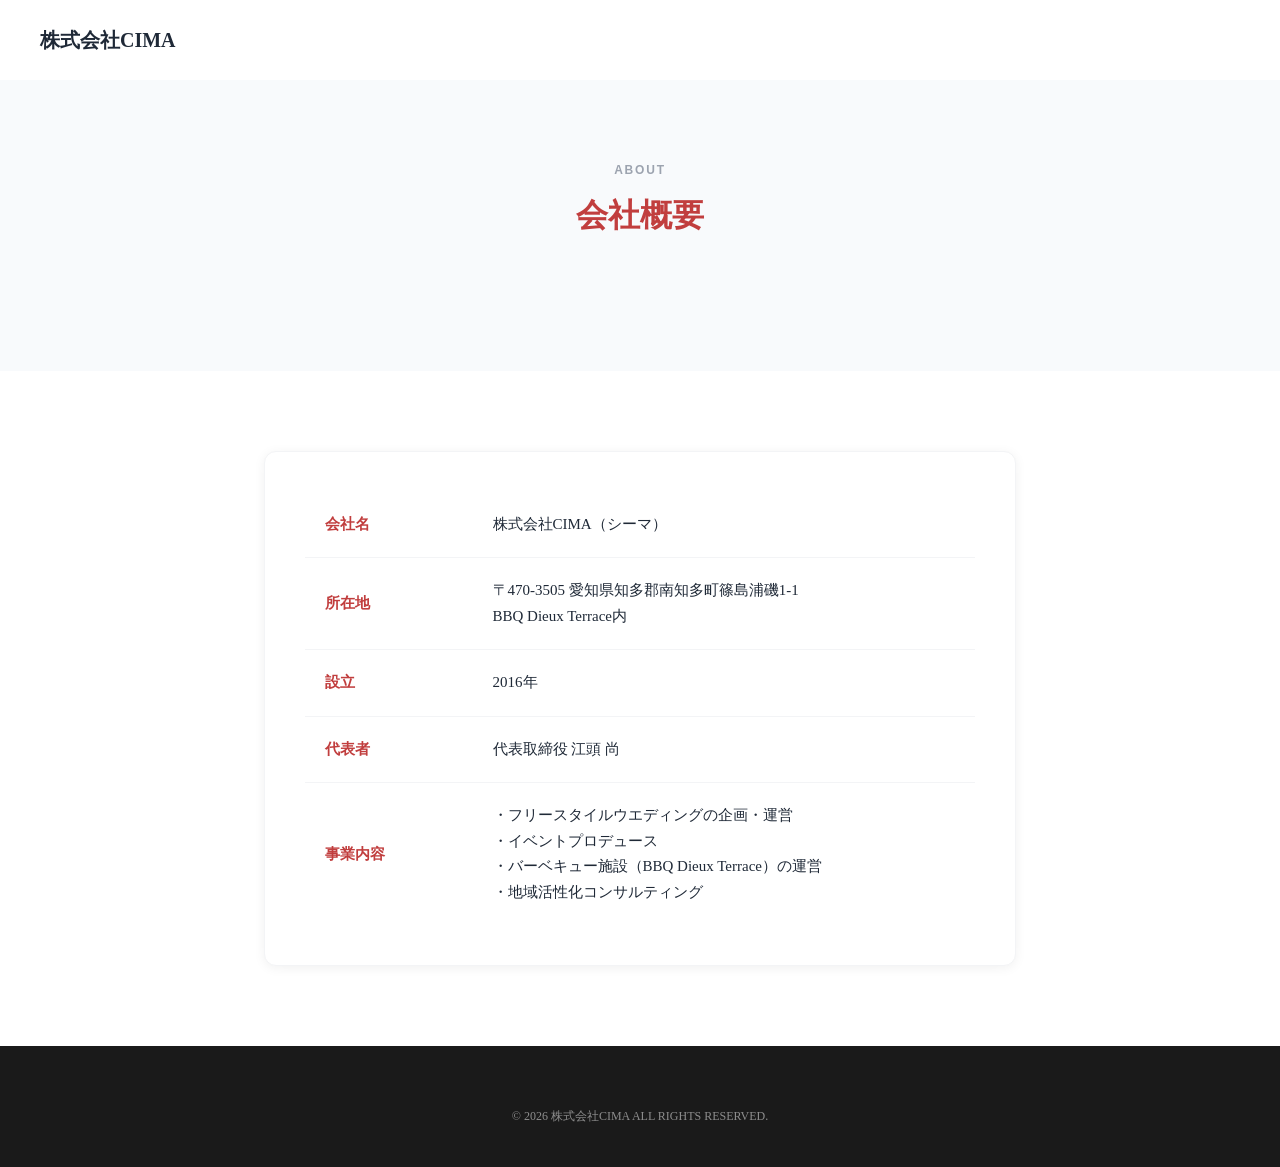
==== about.html @ f212df8d "feat: Initial project structure and current development state" ====
<!DOCTYPE html>
<html lang="ja">
<head>
  <meta charset="UTF-8">
  <meta name="viewport" content="width=device-width, initial-scale=1.0">
  <title>会社概要 | 株式会社CIMA</title>
  <link rel="stylesheet" href="css/style.css">
</head>
<body>
  <header class="site-header">
    <a href="index.html" class="logo">株式会社CIMA</a>
    <nav class="nav-menu">
      <ul>
        <li><a href="index.html">TOP</a></li>
        <li><a href="service.html">SERVICE</a></li>
        <li><a href="contact.html">CONTACT</a></li>
        <li><a href="about.html">ABOUT</a></li>
      </ul>
    </nav>
  </header>

  <main>
    <section class="sub-hero sec-pad" style="background: var(--bg-gray);">
      <div class="container">
        <p class="sec-label">ABOUT</p>
        <h2 class="sec-title">会社概要</h2>
      </div>
    </section>

    <section class="sec-pad">
      <div class="container" style="max-width: 800px;">
        <div class="card fade-in" style="padding: 40px; overflow-x: auto;">
          <table style="width: 100%; border-collapse: collapse; font-size: 0.9375rem;">
            <tr style="border-bottom: 1px solid var(--border);">
              <th style="padding: 20px; text-align: left; width: 25%; color: var(--main);">会社名</th>
              <td style="padding: 20px;">株式会社CIMA（シーマ）</td>
            </tr>
            <tr style="border-bottom: 1px solid var(--border);">
              <th style="padding: 20px; text-align: left; color: var(--main);">所在地</th>
              <td style="padding: 20px;">〒470-3505 愛知県知多郡南知多町篠島浦磯1-1<br>BBQ Dieux Terrace内</td>
            </tr>
            <tr style="border-bottom: 1px solid var(--border);">
              <th style="padding: 20px; text-align: left; color: var(--main);">設立</th>
              <td style="padding: 20px;">2016年</td>
            </tr>
            <tr style="border-bottom: 1px solid var(--border);">
              <th style="padding: 20px; text-align: left; color: var(--main);">代表者</th>
              <td style="padding: 20px;">代表取締役 江頭 尚</td>
            </tr>
            <tr>
              <th style="padding: 20px; text-align: left; color: var(--main);">事業内容</th>
              <td style="padding: 20px;">
                ・フリースタイルウエディングの企画・運営<br>
                ・イベントプロデュース<br>
                ・バーベキュー施設（BBQ Dieux Terrace）の運営<br>
                ・地域活性化コンサルティング
              </td>
            </tr>
          </table>
        </div>
      </div>
    </section>
  </main>

  <footer class="site-footer">
    <div class="footer-inner">
      <p style="text-align: center; color: rgba(255,255,255,0.5); font-size: 0.75rem;">© 2026 株式会社CIMA ALL RIGHTS RESERVED.</p>
    </div>
  </footer>
  <script src="js/hamburger.js"></script>
  <script src="js/scroll-animation.js"></script>
</body>
</html>
---- css/style.css ----
@import url('variables.css');
@import url('components.css');
@import url('animations.css');
@import url('responsive.css');

/* Custom overrides or page-specific tweaks can go here */
.divider svg {
  width: 100%;
  height: auto;
  min-height: 40px;
}

/* Parallax fallback for Mobile */
@media (hover: none) {
  .hero-section, .service-parallax {
    background-attachment: scroll !important;
  }
}
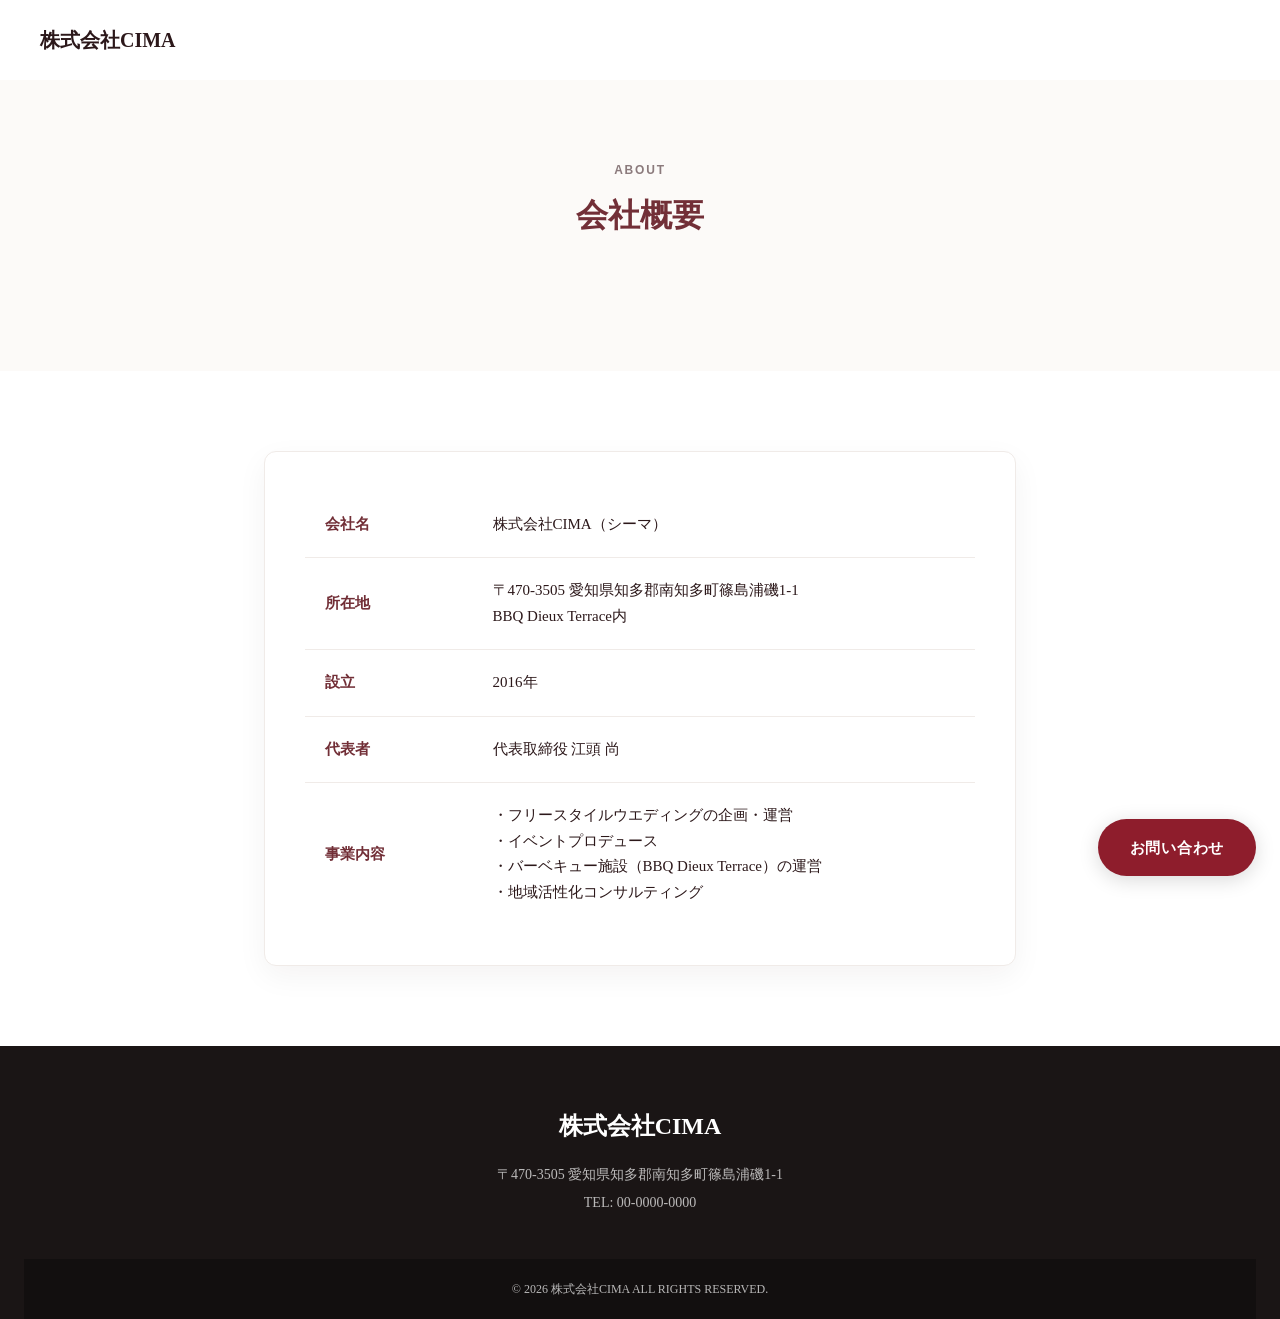
==== commit be03abf2: "feat: Upgrade to premium design with Wine Red theme and curtain animation" ====
--- a/about.html
+++ b/about.html
@@ -64,10 +64,20 @@
 
   <footer class="site-footer">
     <div class="footer-inner">
-      <p style="text-align: center; color: rgba(255,255,255,0.5); font-size: 0.75rem;">© 2026 株式会社CIMA ALL RIGHTS RESERVED.</p>
+      <div class="footer-logo">株式会社CIMA</div>
+      <div class="footer-info">
+        <p>〒470-3505 愛知県知多郡南知多町篠島浦磯1-1</p>
+        <p>TEL: 00-0000-0000</p>
+      </div>
+    </div>
+    <div class="footer-copyright">
+      <p>© 2026 株式会社CIMA ALL RIGHTS RESERVED.</p>
     </div>
   </footer>
-  <script src="js/hamburger.js"></script>
-  <script src="js/scroll-animation.js"></script>
+  <div class="floating-cta">
+    <a href="contact.html" class="btn btn-floating">お問い合わせ</a>
+  </div>
+  <script src="js/hamburger.js" defer></script>
+  <script src="js/scroll-animation.js" defer></script>
 </body>
 </html>
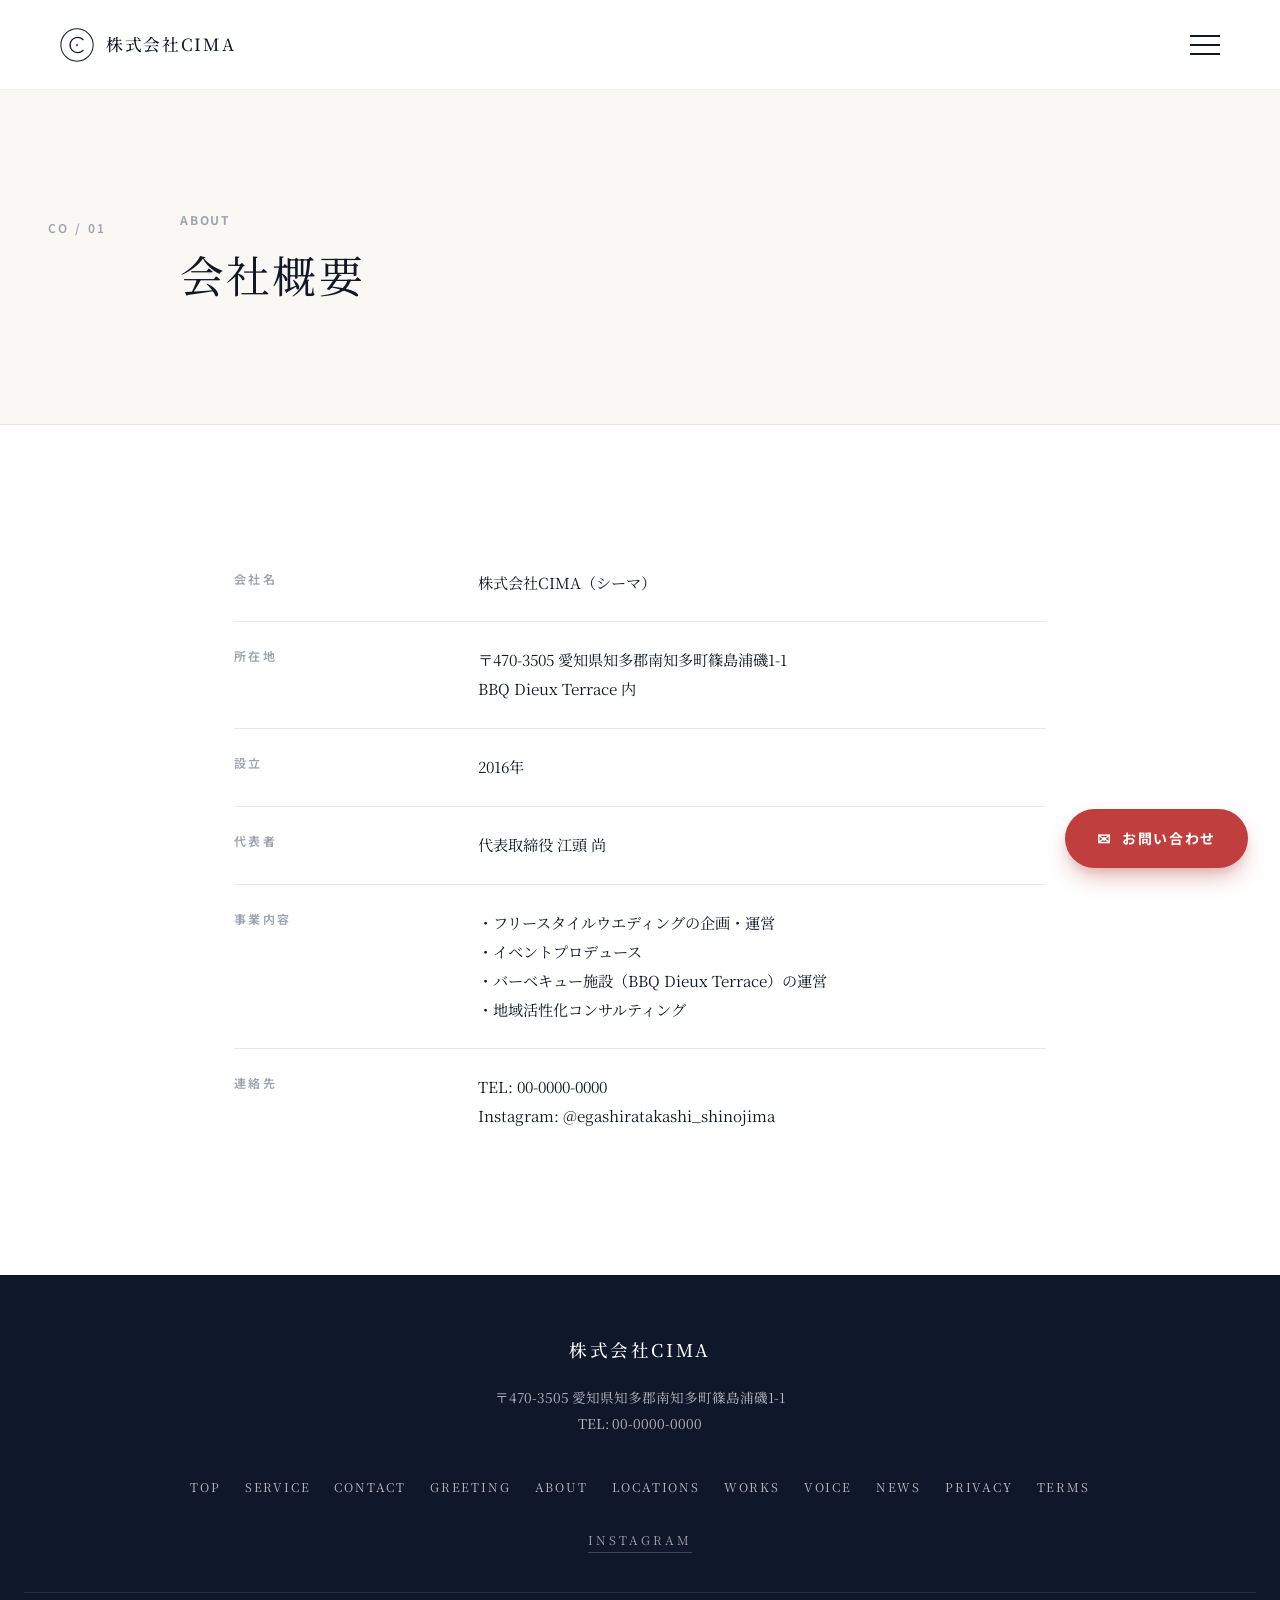
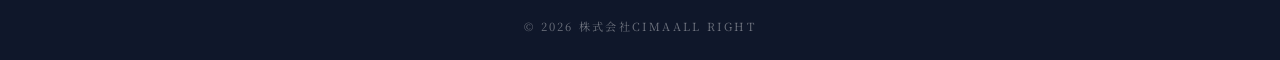
==== commit 2d2513e4: "feat: Shinojima-themed site refresh + shared layout partials - Hero: real sunset photo, left-aligned" ====
--- a/about.html
+++ b/about.html
@@ -2,82 +2,71 @@
 <html lang="ja">
 <head>
   <meta charset="UTF-8">
+  <title>会社概要 | 株式会社CIMA</title>
   <meta name="viewport" content="width=device-width, initial-scale=1.0">
-  <title>会社概要 | 株式会社CIMA</title>
+  <meta name="description" content="株式会社CIMAの会社概要。愛知県南知多町・篠島を拠点にフリースタイルウエディングをプロデュースしています。">
+  <link rel="preconnect" href="https://fonts.googleapis.com">
+  <link rel="preconnect" href="https://fonts.gstatic.com" crossorigin>
+  <link href="https://fonts.googleapis.com/css2?family=Noto+Sans+JP:wght@300;400;500;700;900&family=Noto+Serif+JP:wght@300;400;500;700;900&display=swap" rel="stylesheet">
   <link rel="stylesheet" href="css/style.css">
+  <script src="js/layout.js" defer></script>
+  <script src="js/hamburger.js" defer></script>
+  <script src="js/scroll-animation.js" defer></script>
 </head>
 <body>
-  <header class="site-header">
-    <a href="index.html" class="logo">株式会社CIMA</a>
-    <nav class="nav-menu">
-      <ul>
-        <li><a href="index.html">TOP</a></li>
-        <li><a href="service.html">SERVICE</a></li>
-        <li><a href="contact.html">CONTACT</a></li>
-        <li><a href="about.html">ABOUT</a></li>
-      </ul>
-    </nav>
-  </header>
+  <div data-partial="header"></div>
 
   <main>
-    <section class="sub-hero sec-pad" style="background: var(--bg-gray);">
+    <section class="sub-hero sec-pad">
       <div class="container">
-        <p class="sec-label">ABOUT</p>
-        <h2 class="sec-title">会社概要</h2>
+        <div class="sec-head">
+          <span class="sec-num">CO / 01</span>
+          <div class="sec-head-inner">
+            <p class="sec-label">About</p>
+            <h2 class="sec-title">会社概要</h2>
+          </div>
+        </div>
       </div>
     </section>
 
     <section class="sec-pad">
-      <div class="container" style="max-width: 800px;">
-        <div class="card fade-in" style="padding: 40px; overflow-x: auto;">
-          <table style="width: 100%; border-collapse: collapse; font-size: 0.9375rem;">
-            <tr style="border-bottom: 1px solid var(--border);">
-              <th style="padding: 20px; text-align: left; width: 25%; color: var(--main);">会社名</th>
-              <td style="padding: 20px;">株式会社CIMA（シーマ）</td>
-            </tr>
-            <tr style="border-bottom: 1px solid var(--border);">
-              <th style="padding: 20px; text-align: left; color: var(--main);">所在地</th>
-              <td style="padding: 20px;">〒470-3505 愛知県知多郡南知多町篠島浦磯1-1<br>BBQ Dieux Terrace内</td>
-            </tr>
-            <tr style="border-bottom: 1px solid var(--border);">
-              <th style="padding: 20px; text-align: left; color: var(--main);">設立</th>
-              <td style="padding: 20px;">2016年</td>
-            </tr>
-            <tr style="border-bottom: 1px solid var(--border);">
-              <th style="padding: 20px; text-align: left; color: var(--main);">代表者</th>
-              <td style="padding: 20px;">代表取締役 江頭 尚</td>
-            </tr>
-            <tr>
-              <th style="padding: 20px; text-align: left; color: var(--main);">事業内容</th>
-              <td style="padding: 20px;">
-                ・フリースタイルウエディングの企画・運営<br>
-                ・イベントプロデュース<br>
-                ・バーベキュー施設（BBQ Dieux Terrace）の運営<br>
-                ・地域活性化コンサルティング
-              </td>
-            </tr>
-          </table>
-        </div>
+      <div class="container" style="max-width: 860px;">
+        <table class="info-table fade-in">
+          <tr>
+            <th>会社名</th>
+            <td>株式会社CIMA（シーマ）</td>
+          </tr>
+          <tr>
+            <th>所在地</th>
+            <td>〒470-3505 愛知県知多郡南知多町篠島浦磯1-1<br>BBQ Dieux Terrace 内</td>
+          </tr>
+          <tr>
+            <th>設立</th>
+            <td>2016年</td>
+          </tr>
+          <tr>
+            <th>代表者</th>
+            <td>代表取締役 江頭 尚</td>
+          </tr>
+          <tr>
+            <th>事業内容</th>
+            <td>
+              ・フリースタイルウエディングの企画・運営<br>
+              ・イベントプロデュース<br>
+              ・バーベキュー施設（BBQ Dieux Terrace）の運営<br>
+              ・地域活性化コンサルティング
+            </td>
+          </tr>
+          <tr>
+            <th>連絡先</th>
+            <td>TEL: 00-0000-0000<br>Instagram: @egashiratakashi_shinojima</td>
+          </tr>
+        </table>
       </div>
     </section>
   </main>
 
-  <footer class="site-footer">
-    <div class="footer-inner">
-      <div class="footer-logo">株式会社CIMA</div>
-      <div class="footer-info">
-        <p>〒470-3505 愛知県知多郡南知多町篠島浦磯1-1</p>
-        <p>TEL: 00-0000-0000</p>
-      </div>
-    </div>
-    <div class="footer-copyright">
-      <p>© 2026 株式会社CIMA ALL RIGHTS RESERVED.</p>
-    </div>
-  </footer>
-  <div class="floating-cta">
-    <a href="contact.html" class="btn btn-floating">お問い合わせ</a>
-  </div>
-  <script src="js/hamburger.js" defer></script>
-  <script src="js/scroll-animation.js" defer></script>
+  <div data-partial="footer"></div>
+  <div data-partial="floating"></div>
 </body>
-</html>+</html>
